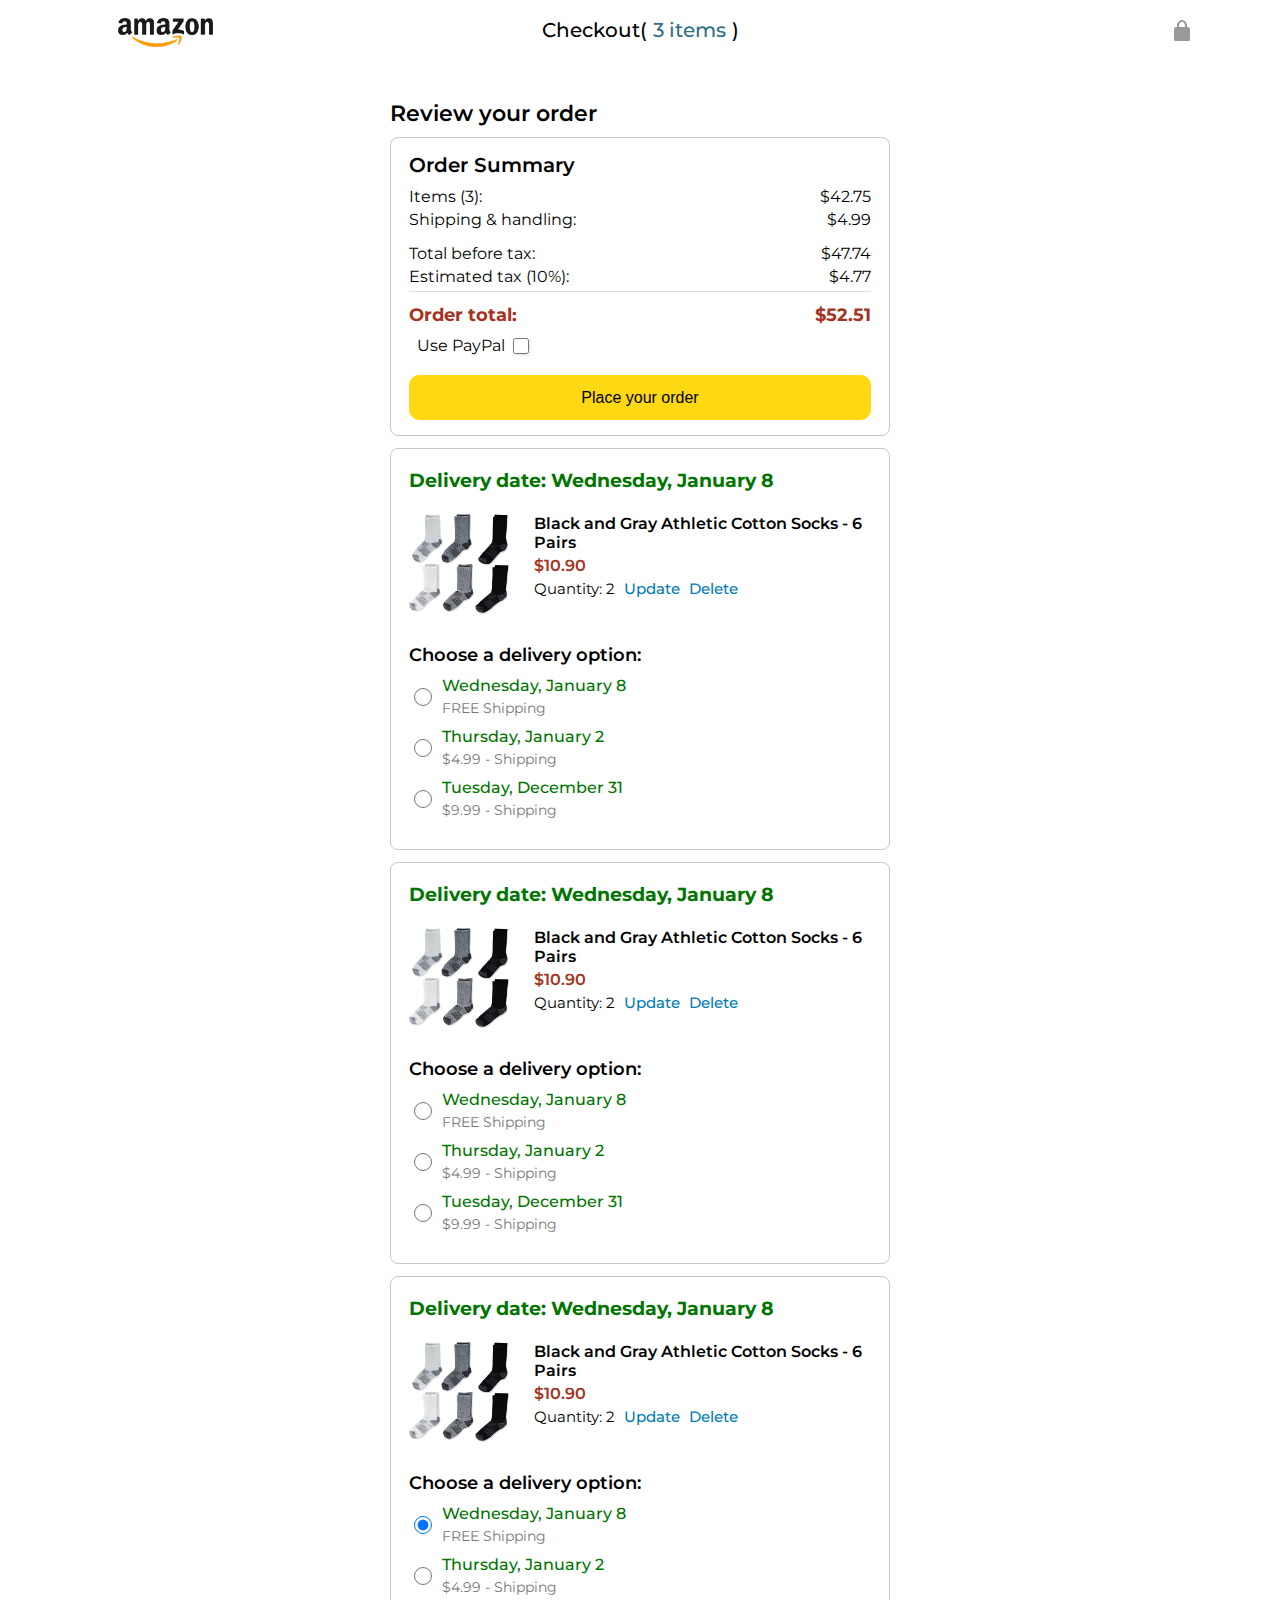
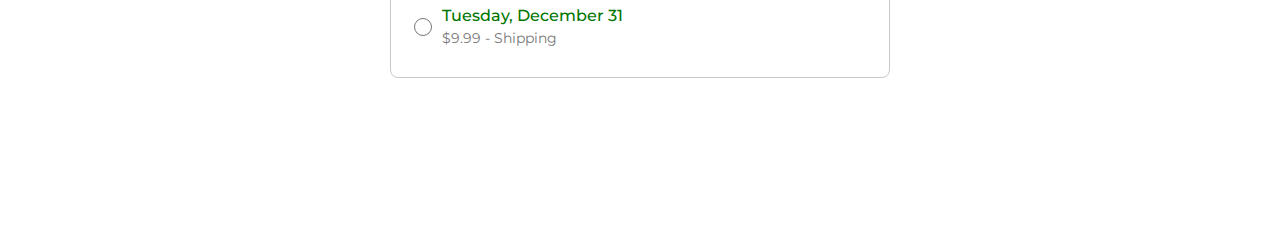
==== cart.html @ 705e4197 "made-cart" ====
<!DOCTYPE html>
<html lang="en">
  <head>
    <meta charset="UTF-8" />
    <meta name="viewport" content="width=device-width, initial-scale=1.0" />
    <title>Cart</title>
    <link rel="stylesheet" href="./style/cart/cart-header.css" />
    <link rel="stylesheet" href="./style/cart/cart.css" />
    <link rel="stylesheet" href="./style/cart/cart-item-container.css" />
  </head>
  <body>
    <header class="cart-header">
      <div class="amazon-header-left-section">
        <a href="index.html" class="header-link">
          <img class="amazon-logo" src="images/amazon-logo.png" />
          <img class="amazon-mobile-logo" src="images/amazon-mobile-logo.png" />
        </a>
      </div>

      <div class="amazon-header-middle-section">
        Checkout(<a href="index.html" class="header-link">3 items</a>)
      </div>

      <div class="amazon-header-right-section">
        <img src="./images/icons/checkout-lock-icon.png" alt="" />
      </div>
    </header>

    <main>
      <div class="page-title">Review your order</div>

      <div class="payment-summary">
        <div class="payment-summary-title">Order Summary</div>
        <div class="payment-summary-row">
          <div>Items (3):</div>
          <div class="payment-summary-money" data-testid="product-cost">
            $42.75
          </div>
        </div>
        <div class="payment-summary-row margin-bottom">
          <div>Shipping &amp; handling:</div>
          <div class="payment-summary-money" data-testid="shipping-cost">
            $4.99
          </div>
        </div>
        <div class="payment-summary-row subtotal-row">
          <div>Total before tax:</div>
          <div class="payment-summary-money" data-testid="sub-total">
            $47.74
          </div>
        </div>
        <div class="payment-summary-row summary">
          <div>Estimated tax (10%):</div>
          <div class="payment-summary-money" data-testid="tax-cost">$4.77</div>
        </div>
        <div class="border-bottom"></div>
        <div class="payment-summary-row total-row">
          <div>Order total:</div>
          <div class="payment-summary-money" data-testid="total-cost">
            $52.51
          </div>
        </div>

        
        <div class="paypal-toggle">
          Use PayPal
          <input type="checkbox" class="paypal-toggle" false />
        </div>
        <div class="payment-button">
          <button class="place-order-button">Place your order</button>
        </div>
      </div>

      <div class="cart-items-container">
        <div class="delivery-date">
          Delivery date:
          <span class="delivery-date-value">Wednesday, January 8</span>
        </div>
        <div class="cart-item-details-grid">
          <img
            src="images/products/athletic-cotton-socks-6-pairs.jpg"
            class="product-image" />
          <div class="cart-item-details">
            <div class="product-name">
              Black and Gray Athletic Cotton Socks - 6 Pairs
            </div>
            <div class="product-price">$10.90</div>
            <div class="container-quantity">
              Quantity:
              <span class="quantity-label">2</span>
              <input type="number" class="new-quantity-input" />
              <span class="update-quantity-link">Update</span>
              <span class="save-quantity">Save</span>
              <span class="delete-quantity">Delete</span>
            </div>
          </div>
          <div class="delivery-options">
            <div class="delivery-options-title">Choose a delivery option:</div>
            <div
              class="delivery-option">
              <input
                class="delivery-option-input"
                checked=""
                name="00f62f04-efb8-498a-bda4-20c7886841b5-delivery-option"
                type="radio"/>
              <div>
                <div class="delivery-option-date">Wednesday, January 8</div>
                <div class="delivery-option-price">FREE Shipping</div>
              </div>
            </div>
            <div
              class=" delivery-option"
              data-delivery-option-id="6e2dd65a-6665-4f24-bcdc-f2ecdbc6e156">
              <input
                class="delivery-option-input"
                name="00f62f04-efb8-498a-bda4-20c7886841b5-delivery-option"
                type="radio"/>

              <div>
                <div class="delivery-option-date">Thursday, January 2</div>
                <div class="delivery-option-price">$4.99 - Shipping</div>
              </div>
            </div>

            <div
              class="delivery-option"
              data-delivery-option-id="178aa766-de75-4686-8442-038c1a027003">
              <input
                class="delivery-option-input"
                name="00f62f04-efb8-498a-bda4-20c7886841b5-delivery-option"
                type="radio"/>

              <div>
                <div class="delivery-option-date">Tuesday, December 31</div>
                <div class="delivery-option-price">$9.99 - Shipping</div>
              </div>
            </div>
          </div>
        </div>
      </div>

      <div class="cart-items-container">
        <div class="delivery-date">
          Delivery date:
          <span class="delivery-date-value">Wednesday, January 8</span>
        </div>
        <div class="cart-item-details-grid">
          <img
            src="images/products/athletic-cotton-socks-6-pairs.jpg"
            class="product-image" />
          <div class="cart-item-details">
            <div class="product-name">
              Black and Gray Athletic Cotton Socks - 6 Pairs
            </div>
            <div class="product-price">$10.90</div>
            <div class="container-quantity">
              Quantity:
              <span class="quantity-label">2</span>
              <input type="number" class="new-quantity-input" />
              <span class="update-quantity-link">Update</span>
              <span class="save-quantity">Save</span>
              <span class="delete-quantity">Delete</span>
            </div>
          </div>
          <div class="delivery-options">
            <div class="delivery-options-title">Choose a delivery option:</div>
            <div
              class="delivery-option">
              <input
                class="delivery-option-input"
                checked=""
                name="00f62f04-efb8-498a-bda4-20c7886841b5-delivery-option"
                type="radio"/>
              <div>
                <div class="delivery-option-date">Wednesday, January 8</div>
                <div class="delivery-option-price">FREE Shipping</div>
              </div>
            </div>
            <div
              class=" delivery-option"
              data-delivery-option-id="6e2dd65a-6665-4f24-bcdc-f2ecdbc6e156">
              <input
                class="delivery-option-input"
                name="00f62f04-efb8-498a-bda4-20c7886841b5-delivery-option"
                type="radio"/>

              <div>
                <div class="delivery-option-date">Thursday, January 2</div>
                <div class="delivery-option-price">$4.99 - Shipping</div>
              </div>
            </div>

            <div
              class="delivery-option"
              data-delivery-option-id="178aa766-de75-4686-8442-038c1a027003">
              <input
                class="delivery-option-input"
                name="00f62f04-efb8-498a-bda4-20c7886841b5-delivery-option"
                type="radio"/>

              <div>
                <div class="delivery-option-date">Tuesday, December 31</div>
                <div class="delivery-option-price">$9.99 - Shipping</div>
              </div>
            </div>
          </div>
        </div>
      </div>

      <div class="cart-items-container">
        <div class="delivery-date">
          Delivery date:
          <span class="delivery-date-value">Wednesday, January 8</span>
        </div>
        <div class="cart-item-details-grid">
          <img
            src="images/products/athletic-cotton-socks-6-pairs.jpg"
            class="product-image" />
          <div class="cart-item-details">
            <div class="product-name">
              Black and Gray Athletic Cotton Socks - 6 Pairs
            </div>
            <div class="product-price">$10.90</div>
            <div class="container-quantity">
              Quantity:
              <span class="quantity-label">2</span>
              <input type="number" class="new-quantity-input" />
              <span class="update-quantity-link">Update</span>
              <span class="save-quantity">Save</span>
              <span class="delete-quantity">Delete</span>
            </div>
          </div>
          <div class="delivery-options">
            <div class="delivery-options-title">Choose a delivery option:</div>
            <div
              class="delivery-option">
              <input
                class="delivery-option-input"
                checked=""
                name="00f62f04-efb8-498a-bda4-20c7886841b5-delivery-option"
                type="radio"/>
              <div>
                <div class="delivery-option-date">Wednesday, January 8</div>
                <div class="delivery-option-price">FREE Shipping</div>
              </div>
            </div>
            <div
              class=" delivery-option"
              data-delivery-option-id="6e2dd65a-6665-4f24-bcdc-f2ecdbc6e156">
              <input
                class="delivery-option-input"
                name="00f62f04-efb8-498a-bda4-20c7886841b5-delivery-option"
                type="radio"/>

              <div>
                <div class="delivery-option-date">Thursday, January 2</div>
                <div class="delivery-option-price">$4.99 - Shipping</div>
              </div>
            </div>

            <div
              class="delivery-option"
              data-delivery-option-id="178aa766-de75-4686-8442-038c1a027003">
              <input
                class="delivery-option-input"
                name="00f62f04-efb8-498a-bda4-20c7886841b5-delivery-option"
                type="radio"/>

              <div>
                <div class="delivery-option-date">Tuesday, December 31</div>
                <div class="delivery-option-price">$9.99 - Shipping</div>
              </div>
            </div>
          </div>
        </div>
      </div>
    </main>
  </body>
</html>
---- style/cart/cart-header.css ----
@import url('https://fonts.googleapis.com/css2?family=Montserrat:ital,wght@0,100..900;1,100..900&family=Roboto:ital,wght@0,100;0,300;0,400;0,500;0,700;0,900;1,100;1,300;1,400;1,500;1,700;1,900&display=swap');
*{
  margin: 0;
  padding: 0;
  box-sizing: border-box;
}
body{
  width: 100%;
  min-height: 100vh;
  font-family: "Montserrat", serif;
  font-optical-sizing: auto;
  font-weight: 500;
  font-style: normal;
}
.cart-header {
  height: 60px;
  padding-left: 15px;
  padding-right: 15px;
  background: #fff;

  display: flex;
  justify-content: center;
  align-items: center;

  position: fixed;
  top: 0;
  left: 0;
  right: 0;
}
.amazon-header-left-section {
  width: 150px;
  display: flex;
  justify-content: center;
  align-items: center;
}
.header-link {
  display: flex;
  justify-content: center;
  align-items: center;
  cursor: pointer;
  padding: 6px;
  text-decoration: none;
}
.amazon-logo {
  width: 95px;
  margin-top: 5px;
}

.amazon-mobile-logo {
  width: 35px;
  margin-top: 5px;
  display: none;
}
.amazon-header-middle-section{
  flex: 1;
  flex-shrink: 0;
  max-width: 800px;
  font-size: 20px;
  display: flex;
  justify-content: center;
  align-items: center;
}
.header-link{
  text-decoration: none;
  color: rgb(48, 111, 131);
}
.amazon-header-right-section{
  width: 150px;
  display: flex;
  justify-content: right;
  align-items: center;
}
main {
  width: 100%;
  min-height: calc(100vh - 60px);
  margin-top: 100px;
  display: grid;
  justify-content: center;
  align-items: center;
  font-size: 20px;
  margin-bottom: 150px;
}
.page-title{
  font-weight: 600;
  font-size: 22px;
  margin-bottom: 10px;
}
.payment-summary {
  width: 500px;
  border: 1px solid #c9c8c8;
  padding: 15px 18px;
  border-radius: 8px;
  margin-bottom: 12px;
}
.payment-summary-title{
  font-size: 20px;
  font-weight: 600;
  margin-bottom: 10px;
}
.payment-summary-row{
  display: flex;
  justify-content: space-between;
  margin-bottom: 4px;
  font-weight: 400;
  font-size: 16px;
}
.margin-bottom{
  margin-bottom: 15px;
}
.summary{
  margin-bottom: 5px;
}
.border-bottom{
  border-bottom: 1px solid #bfb9b97f;
  margin-bottom: 12px;
}
.total-row{
  font-weight: 700;
  font-size: 18px;
  color: rgb(163, 52, 33);
  margin-bottom: 10px;
}
.paypal-toggle{
  font-weight: normal;
  font-size: 16px;
  display: flex;
  align-items: center;
  margin-left: 8px;
}
input[type="checkbox"] {
  width: 16px; 
  height: 16px; 
  cursor: pointer;
  border: none;
  outline: none;
  box-shadow: 1px 1px 2px #8d8a8a45;
}
.payment-button{
  width: 100%;
  height: 45px;
  display: flex;
  justify-content: center;
  align-items: center;
  margin-top: 20px;
}
.place-order-button{
  background: #ffd814;
  border: 1px solid #ffd814;
  padding: 12px 6px;
  border-radius: 10px;
  width: 100%;
  height: 45px;
  font-size: 16px;
  font-weight: 400;
  cursor: pointer;
}
---- style/cart/cart-item-container.css ----
.cart-items-container{
  width: 500px;
  border: 1px solid #c9c8c8;
  padding: 15px 18px;
  border-radius: 8px;
  margin-bottom: 12px;
}
.delivery-date{
  font-size: 20px;
  font-weight: 600;
  margin-bottom: 10px;
}
.cart-item-details-grid{
  display: grid;
  grid-template-columns: 100px 1fr ;
  column-gap: 25px;
  row-gap: 30px;
  justify-content: center;
  font-size: 16px;
  margin-bottom: 10px;
}
.product-image{
  width: 100px;
  height: 100px;
}
.product-name{
  font-size: 16px;
  font-weight: 600;
  margin-bottom: 4px;
}
.product-price{
  font-size: 16px;
  font-weight: 600;
  color: rgb(163, 52, 33);
  margin-bottom: 4px;
}
.container-quantity{
  font-size: 15px;
  font-weight: normal;
}
input[type="number"]{
  width: 55px;
  height: 25px;
  padding: 5px;
  font-size: 1.2rem;
  font-weight: 500;
  display: none;
}
.update-quantity-link, .save-quantity, .delete-quantity{
  font-size: 15px;
  font-weight: 500;
  margin-left: 5px;
  cursor: pointer;
  color: #017cb6;
}
.save-quantity{
  display: none;
}
.update-quantity-link:hover,
 .save-quantity:hover,
  .delete-quantity:hover{
    color:  rgb(196, 80, 0);
}
.delivery-date {
  color: rgb(0, 118, 0);
  font-weight: 700;
  font-size: 19px;
  margin-top: 5px;
  margin-bottom: 22px;
}
.delivery-options{
  grid-column: 1 / span 2;
  width: 100%;
  display: flex;
  flex-direction: column;
}
.delivery-options-title{
  font-size: 18px;
  font-weight: 600;
  margin-bottom: 5px;
}
.delivery-option{
  display: flex;
  justify-content: flex-start;
  align-items: center;
  column-gap: 5px;
  padding: 5px;
}
.delivery-option-date{
  font-weight: 500;
  color: rgb(0, 118, 0);
}
.delivery-option-price{
  font-weight: 400;
  color: #787878;
  font-size: 14px;
  margin-top: 4px;
}
input[type="radio"]{
  height: 18px;
  width: 18px;
  margin-right: 5px;
  cursor: pointer;
}
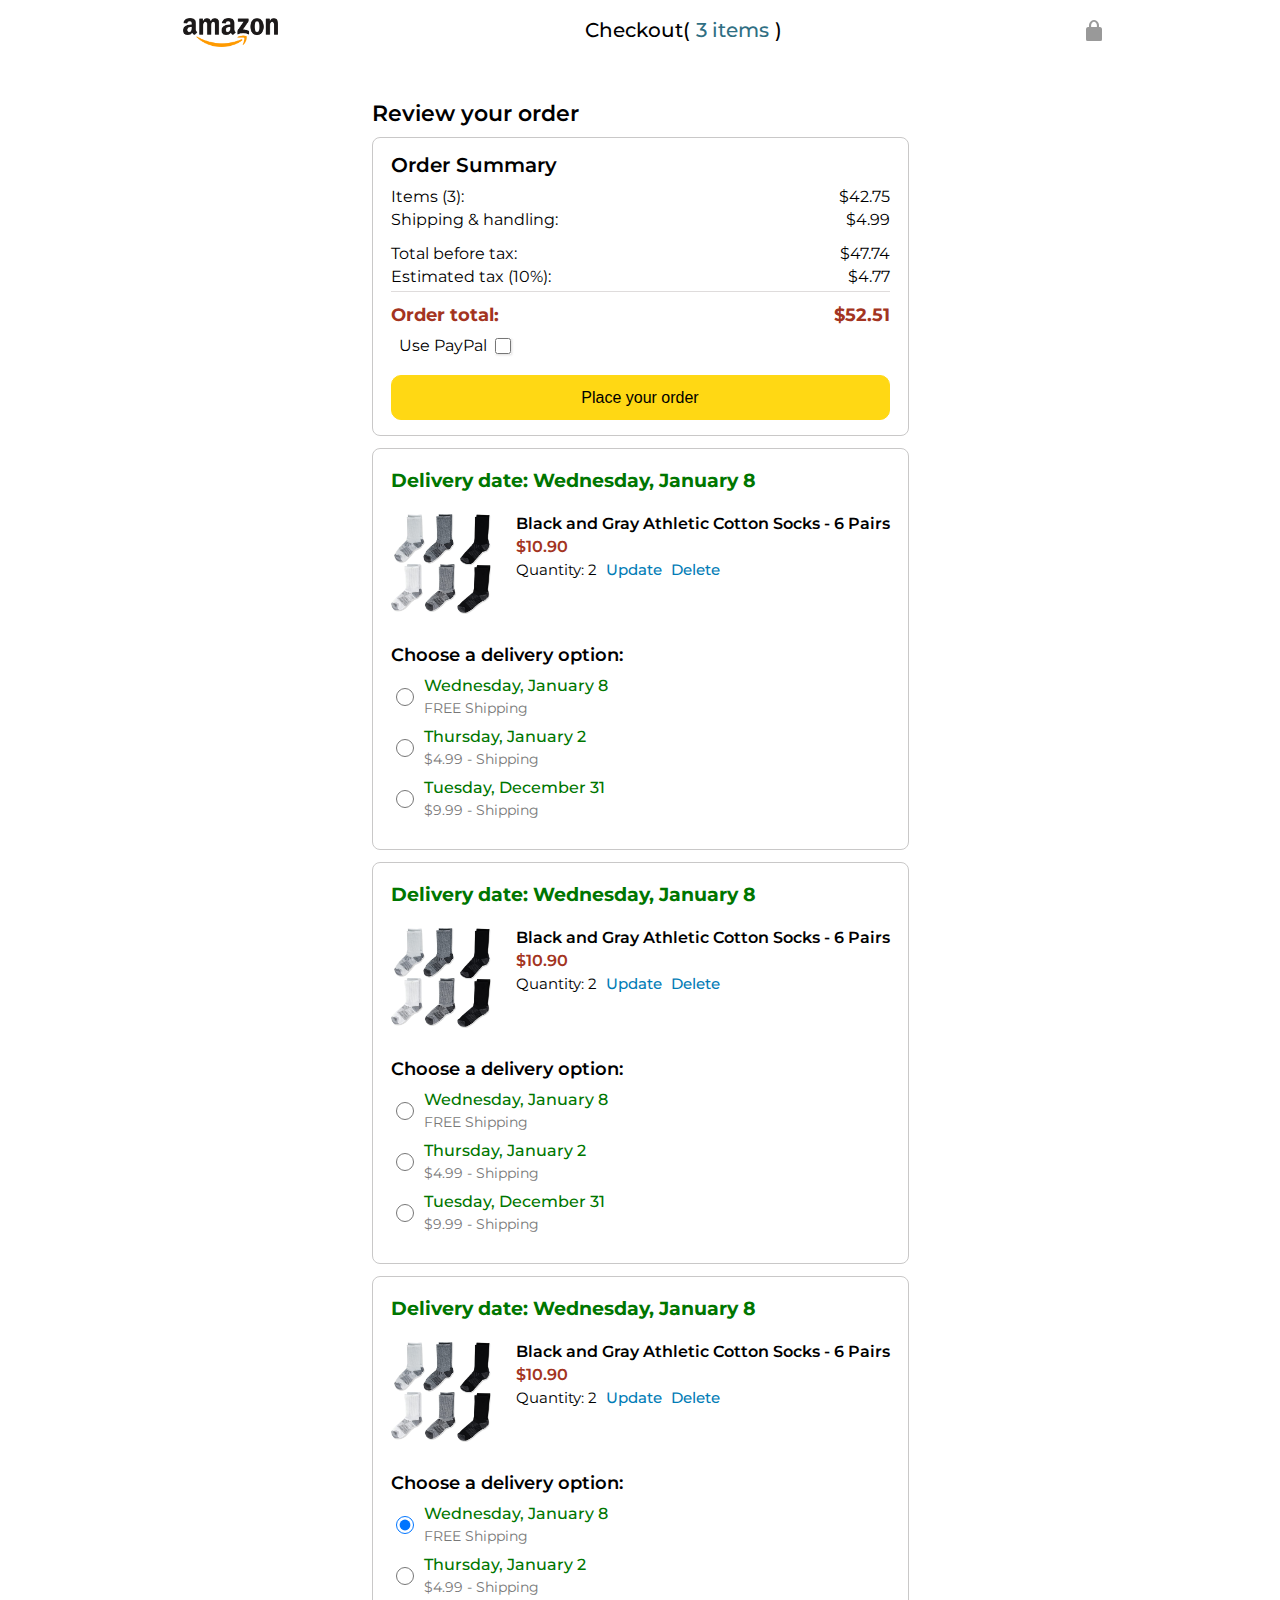
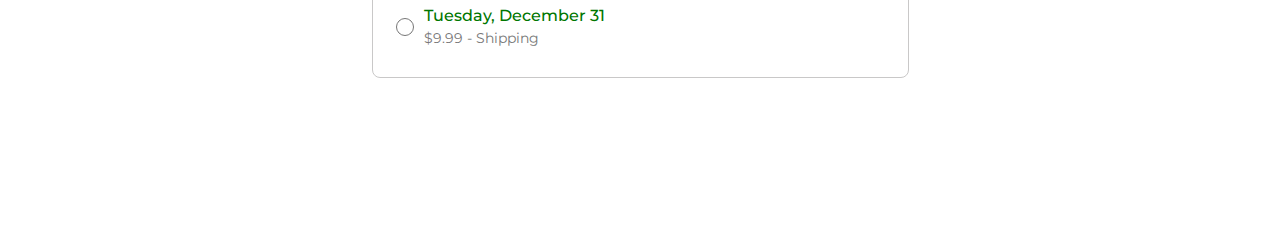
==== commit b903d0a0: "minor changes" ====
--- a/cart.html
+++ b/cart.html
@@ -18,7 +18,9 @@
       </div>
 
       <div class="amazon-header-middle-section">
-        Checkout(<a href="index.html" class="header-link">3 items</a>)
+        Checkout(
+          <a href="index.html" class="header-link">3 items</a>
+          )
       </div>
 
       <div class="amazon-header-right-section">
--- a/style/cart/cart-header.css
+++ b/style/cart/cart-header.css
@@ -10,6 +10,7 @@
   font-family: "Montserrat", serif;
   font-optical-sizing: auto;
   font-weight: 500;
+  overflow: hidden;
   font-style: normal;
 }
 .cart-header {
@@ -21,6 +22,7 @@
   display: flex;
   justify-content: center;
   align-items: center;
+  flex-shrink: 1;
 
   position: fixed;
   top: 0;
@@ -28,7 +30,8 @@
   right: 0;
 }
 .amazon-header-left-section {
-  width: 150px;
+  max-width: 150px;
+  min-width: 40px;
   display: flex;
   justify-content: center;
   align-items: center;
@@ -55,6 +58,7 @@
   flex: 1;
   flex-shrink: 0;
   max-width: 800px;
+  min-width: 200px;
   font-size: 20px;
   display: flex;
   justify-content: center;
@@ -65,10 +69,21 @@
   color: rgb(48, 111, 131);
 }
 .amazon-header-right-section{
-  width: 150px;
+  max-width: 150px;
+  min-width: 20px;
   display: flex;
-  justify-content: right;
+  justify-content: center;
   align-items: center;
+}
+@media screen and (max-width: 600px){
+  .amazon-mobile-logo{
+    display: flex;
+    align-items: center;
+    justify-content: center;
+  }
+  .amazon-logo{
+    display: none;
+  }
 }
 main {
   width: 100%;
@@ -79,6 +94,7 @@
   align-items: center;
   font-size: 20px;
   margin-bottom: 150px;
+  padding: 0 12px 0 12px;
 }
 .page-title{
   font-weight: 600;
@@ -86,7 +102,8 @@
   margin-bottom: 10px;
 }
 .payment-summary {
-  width: 500px;
+  max-width: 550px;
+  min-width: 300px;
   border: 1px solid #c9c8c8;
   padding: 15px 18px;
   border-radius: 8px;
--- a/style/cart/cart-item-container.css
+++ b/style/cart/cart-item-container.css
@@ -1,5 +1,4 @@
 .cart-items-container{
-  width: 500px;
   border: 1px solid #c9c8c8;
   padding: 15px 18px;
   border-radius: 8px;
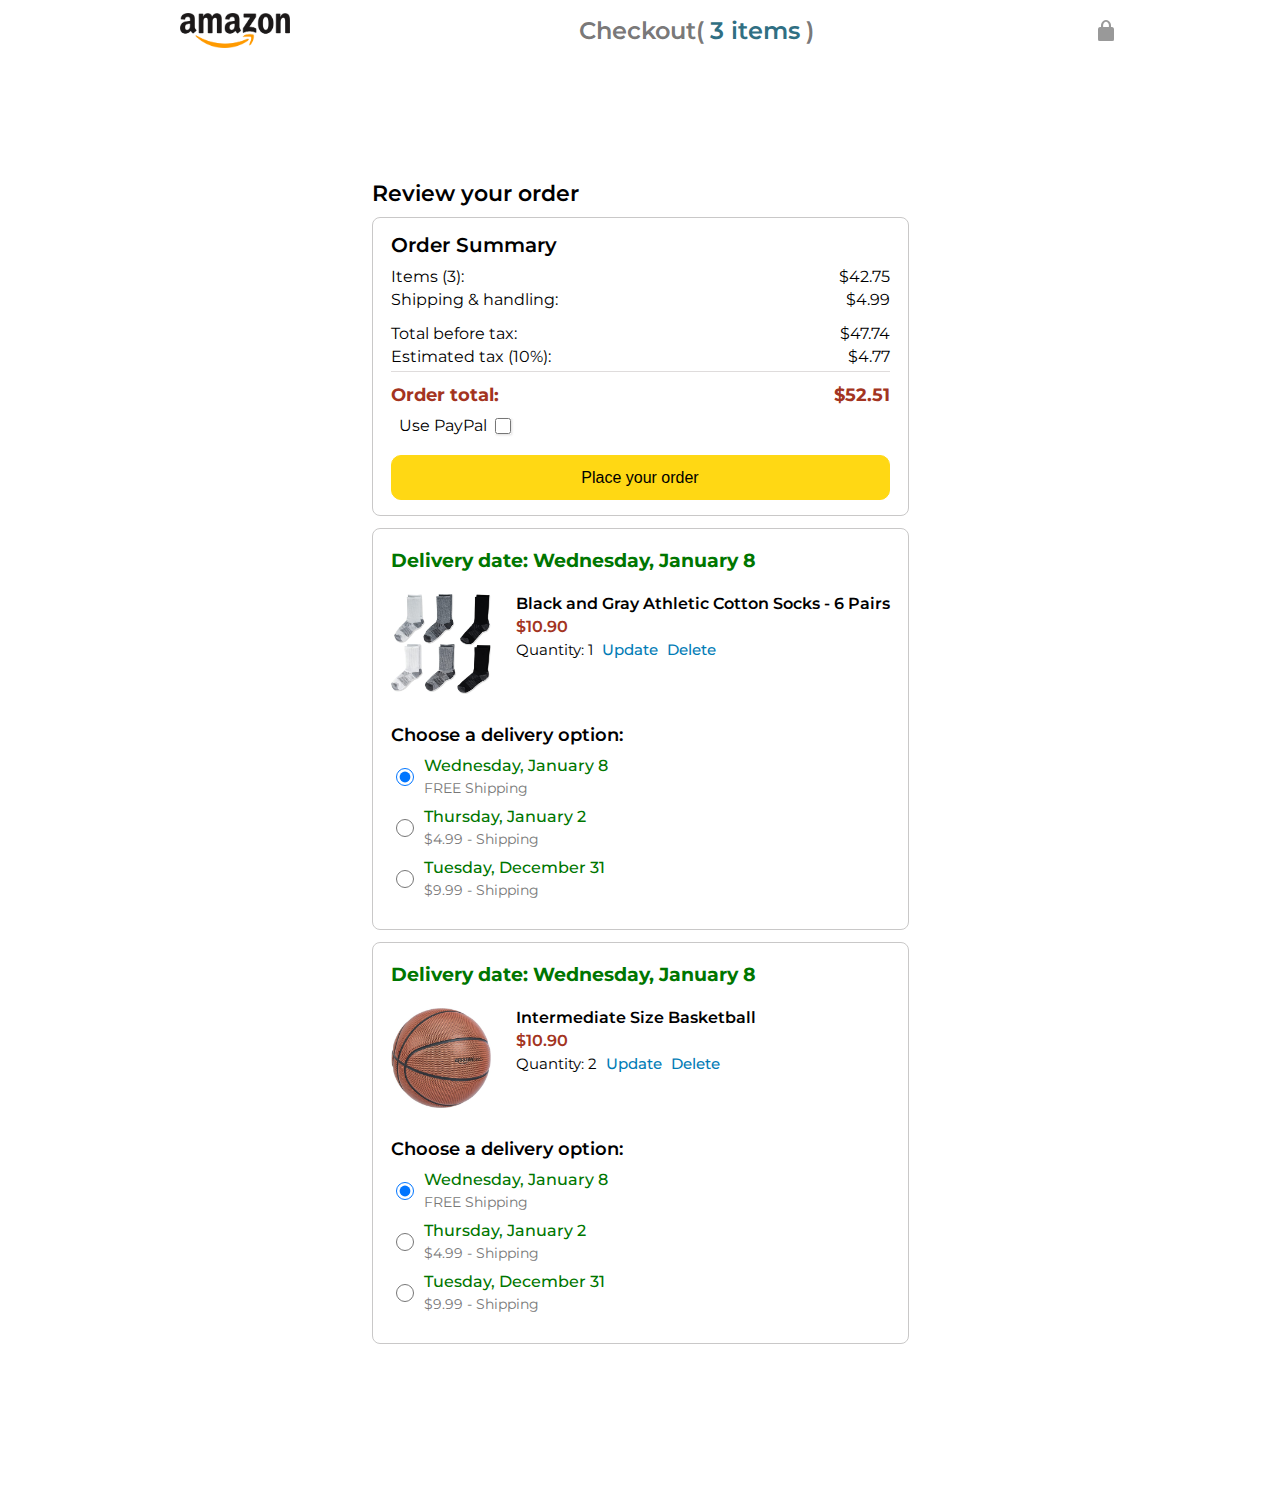
==== commit 33fde58a: "written checkout javascript" ====
--- a/cart.html
+++ b/cart.html
@@ -5,7 +5,6 @@
     <meta name="viewport" content="width=device-width, initial-scale=1.0" />
     <title>Cart</title>
     <link rel="stylesheet" href="./style/cart/cart-header.css" />
-    <link rel="stylesheet" href="./style/cart/cart.css" />
     <link rel="stylesheet" href="./style/cart/cart-item-container.css" />
   </head>
   <body>
@@ -31,251 +30,55 @@
     <main>
       <div class="page-title">Review your order</div>
 
-      <div class="payment-summary">
-        <div class="payment-summary-title">Order Summary</div>
-        <div class="payment-summary-row">
-          <div>Items (3):</div>
-          <div class="payment-summary-money" data-testid="product-cost">
-            $42.75
-          </div>
-        </div>
-        <div class="payment-summary-row margin-bottom">
-          <div>Shipping &amp; handling:</div>
-          <div class="payment-summary-money" data-testid="shipping-cost">
-            $4.99
-          </div>
-        </div>
-        <div class="payment-summary-row subtotal-row">
-          <div>Total before tax:</div>
-          <div class="payment-summary-money" data-testid="sub-total">
-            $47.74
-          </div>
-        </div>
-        <div class="payment-summary-row summary">
-          <div>Estimated tax (10%):</div>
-          <div class="payment-summary-money" data-testid="tax-cost">$4.77</div>
-        </div>
-        <div class="border-bottom"></div>
-        <div class="payment-summary-row total-row">
-          <div>Order total:</div>
-          <div class="payment-summary-money" data-testid="total-cost">
-            $52.51
-          </div>
-        </div>
-
-        
-        <div class="paypal-toggle">
-          Use PayPal
-          <input type="checkbox" class="paypal-toggle" false />
-        </div>
-        <div class="payment-button">
-          <button class="place-order-button">Place your order</button>
-        </div>
-      </div>
-
-      <div class="cart-items-container">
-        <div class="delivery-date">
-          Delivery date:
-          <span class="delivery-date-value">Wednesday, January 8</span>
-        </div>
-        <div class="cart-item-details-grid">
-          <img
-            src="images/products/athletic-cotton-socks-6-pairs.jpg"
-            class="product-image" />
-          <div class="cart-item-details">
-            <div class="product-name">
-              Black and Gray Athletic Cotton Socks - 6 Pairs
-            </div>
-            <div class="product-price">$10.90</div>
-            <div class="container-quantity">
-              Quantity:
-              <span class="quantity-label">2</span>
-              <input type="number" class="new-quantity-input" />
-              <span class="update-quantity-link">Update</span>
-              <span class="save-quantity">Save</span>
-              <span class="delete-quantity">Delete</span>
+      <div class="payment-summary-container">
+        <div class="payment-summary">
+          <div class="payment-summary-title">Order Summary</div>
+          <div class="payment-summary-row">
+            <div>Items (3):</div>
+            <div class="payment-summary-money" data-testid="product-cost">
+              $42.75
             </div>
           </div>
-          <div class="delivery-options">
-            <div class="delivery-options-title">Choose a delivery option:</div>
-            <div
-              class="delivery-option">
-              <input
-                class="delivery-option-input"
-                checked=""
-                name="00f62f04-efb8-498a-bda4-20c7886841b5-delivery-option"
-                type="radio"/>
-              <div>
-                <div class="delivery-option-date">Wednesday, January 8</div>
-                <div class="delivery-option-price">FREE Shipping</div>
-              </div>
+          <div class="payment-summary-row margin-bottom">
+            <div>Shipping &amp; handling:</div>
+            <div class="payment-summary-money" data-testid="shipping-cost">
+              $4.99
             </div>
-            <div
-              class=" delivery-option"
-              data-delivery-option-id="6e2dd65a-6665-4f24-bcdc-f2ecdbc6e156">
-              <input
-                class="delivery-option-input"
-                name="00f62f04-efb8-498a-bda4-20c7886841b5-delivery-option"
-                type="radio"/>
-
-              <div>
-                <div class="delivery-option-date">Thursday, January 2</div>
-                <div class="delivery-option-price">$4.99 - Shipping</div>
-              </div>
+          </div>
+          <div class="payment-summary-row subtotal-row">
+            <div>Total before tax:</div>
+            <div class="payment-summary-money" data-testid="sub-total">
+              $47.74
             </div>
-
-            <div
-              class="delivery-option"
-              data-delivery-option-id="178aa766-de75-4686-8442-038c1a027003">
-              <input
-                class="delivery-option-input"
-                name="00f62f04-efb8-498a-bda4-20c7886841b5-delivery-option"
-                type="radio"/>
-
-              <div>
-                <div class="delivery-option-date">Tuesday, December 31</div>
-                <div class="delivery-option-price">$9.99 - Shipping</div>
-              </div>
+          </div>
+          <div class="payment-summary-row summary">
+            <div>Estimated tax (10%):</div>
+            <div class="payment-summary-money" data-testid="tax-cost">$4.77</div>
+          </div>
+          <div class="border-bottom"></div>
+          <div class="payment-summary-row total-row">
+            <div>Order total:</div>
+            <div class="payment-summary-money" data-testid="total-cost">
+              $52.51
             </div>
+          </div>
+  
+          
+          <div class="paypal-toggle">
+            Use PayPal
+            <input type="checkbox" class="paypal-toggle" false />
+          </div>
+          <div class="payment-button">
+            <button class="place-order-button">Place your order</button>
           </div>
         </div>
       </div>
 
-      <div class="cart-items-container">
-        <div class="delivery-date">
-          Delivery date:
-          <span class="delivery-date-value">Wednesday, January 8</span>
-        </div>
-        <div class="cart-item-details-grid">
-          <img
-            src="images/products/athletic-cotton-socks-6-pairs.jpg"
-            class="product-image" />
-          <div class="cart-item-details">
-            <div class="product-name">
-              Black and Gray Athletic Cotton Socks - 6 Pairs
-            </div>
-            <div class="product-price">$10.90</div>
-            <div class="container-quantity">
-              Quantity:
-              <span class="quantity-label">2</span>
-              <input type="number" class="new-quantity-input" />
-              <span class="update-quantity-link">Update</span>
-              <span class="save-quantity">Save</span>
-              <span class="delete-quantity">Delete</span>
-            </div>
-          </div>
-          <div class="delivery-options">
-            <div class="delivery-options-title">Choose a delivery option:</div>
-            <div
-              class="delivery-option">
-              <input
-                class="delivery-option-input"
-                checked=""
-                name="00f62f04-efb8-498a-bda4-20c7886841b5-delivery-option"
-                type="radio"/>
-              <div>
-                <div class="delivery-option-date">Wednesday, January 8</div>
-                <div class="delivery-option-price">FREE Shipping</div>
-              </div>
-            </div>
-            <div
-              class=" delivery-option"
-              data-delivery-option-id="6e2dd65a-6665-4f24-bcdc-f2ecdbc6e156">
-              <input
-                class="delivery-option-input"
-                name="00f62f04-efb8-498a-bda4-20c7886841b5-delivery-option"
-                type="radio"/>
+      <div class="cart-item-container1">
 
-              <div>
-                <div class="delivery-option-date">Thursday, January 2</div>
-                <div class="delivery-option-price">$4.99 - Shipping</div>
-              </div>
-            </div>
-
-            <div
-              class="delivery-option"
-              data-delivery-option-id="178aa766-de75-4686-8442-038c1a027003">
-              <input
-                class="delivery-option-input"
-                name="00f62f04-efb8-498a-bda4-20c7886841b5-delivery-option"
-                type="radio"/>
-
-              <div>
-                <div class="delivery-option-date">Tuesday, December 31</div>
-                <div class="delivery-option-price">$9.99 - Shipping</div>
-              </div>
-            </div>
-          </div>
-        </div>
-      </div>
-
-      <div class="cart-items-container">
-        <div class="delivery-date">
-          Delivery date:
-          <span class="delivery-date-value">Wednesday, January 8</span>
-        </div>
-        <div class="cart-item-details-grid">
-          <img
-            src="images/products/athletic-cotton-socks-6-pairs.jpg"
-            class="product-image" />
-          <div class="cart-item-details">
-            <div class="product-name">
-              Black and Gray Athletic Cotton Socks - 6 Pairs
-            </div>
-            <div class="product-price">$10.90</div>
-            <div class="container-quantity">
-              Quantity:
-              <span class="quantity-label">2</span>
-              <input type="number" class="new-quantity-input" />
-              <span class="update-quantity-link">Update</span>
-              <span class="save-quantity">Save</span>
-              <span class="delete-quantity">Delete</span>
-            </div>
-          </div>
-          <div class="delivery-options">
-            <div class="delivery-options-title">Choose a delivery option:</div>
-            <div
-              class="delivery-option">
-              <input
-                class="delivery-option-input"
-                checked=""
-                name="00f62f04-efb8-498a-bda4-20c7886841b5-delivery-option"
-                type="radio"/>
-              <div>
-                <div class="delivery-option-date">Wednesday, January 8</div>
-                <div class="delivery-option-price">FREE Shipping</div>
-              </div>
-            </div>
-            <div
-              class=" delivery-option"
-              data-delivery-option-id="6e2dd65a-6665-4f24-bcdc-f2ecdbc6e156">
-              <input
-                class="delivery-option-input"
-                name="00f62f04-efb8-498a-bda4-20c7886841b5-delivery-option"
-                type="radio"/>
-
-              <div>
-                <div class="delivery-option-date">Thursday, January 2</div>
-                <div class="delivery-option-price">$4.99 - Shipping</div>
-              </div>
-            </div>
-
-            <div
-              class="delivery-option"
-              data-delivery-option-id="178aa766-de75-4686-8442-038c1a027003">
-              <input
-                class="delivery-option-input"
-                name="00f62f04-efb8-498a-bda4-20c7886841b5-delivery-option"
-                type="radio"/>
-
-              <div>
-                <div class="delivery-option-date">Tuesday, December 31</div>
-                <div class="delivery-option-price">$9.99 - Shipping</div>
-              </div>
-            </div>
-          </div>
-        </div>
       </div>
     </main>
+
+    <script type="module" src="./script/cart/cart.js"></script>
   </body>
 </html>
--- a/style/cart/cart-header.css
+++ b/style/cart/cart-header.css
@@ -10,13 +10,12 @@
   font-family: "Montserrat", serif;
   font-optical-sizing: auto;
   font-weight: 500;
-  overflow: hidden;
   font-style: normal;
 }
 .cart-header {
   height: 60px;
-  padding-left: 15px;
-  padding-right: 15px;
+  padding-left: 30px;
+  padding-right: 20px;
   background: #fff;
 
   display: flex;
@@ -45,12 +44,13 @@
   text-decoration: none;
 }
 .amazon-logo {
-  width: 95px;
-  margin-top: 5px;
+  width: 110px;
+  height: 35px;
 }
 
 .amazon-mobile-logo {
   width: 35px;
+  height: 35px;
   margin-top: 5px;
   display: none;
 }
@@ -59,7 +59,9 @@
   flex-shrink: 0;
   max-width: 800px;
   min-width: 200px;
-  font-size: 20px;
+  font-size: 24px;
+  font-weight: 600;
+  color: rgba(104, 102, 102, 0.902);
   display: flex;
   justify-content: center;
   align-items: center;
@@ -80,15 +82,21 @@
     display: flex;
     align-items: center;
     justify-content: center;
+    width: 30px;
+    height: 30px;
   }
   .amazon-logo{
     display: none;
+  }
+  .amazon-header-middle-section{
+    font-size: 20px;
+    font-weight: 500;
   }
 }
 main {
   width: 100%;
   min-height: calc(100vh - 60px);
-  margin-top: 100px;
+  margin-top: 180px;
   display: grid;
   justify-content: center;
   align-items: center;
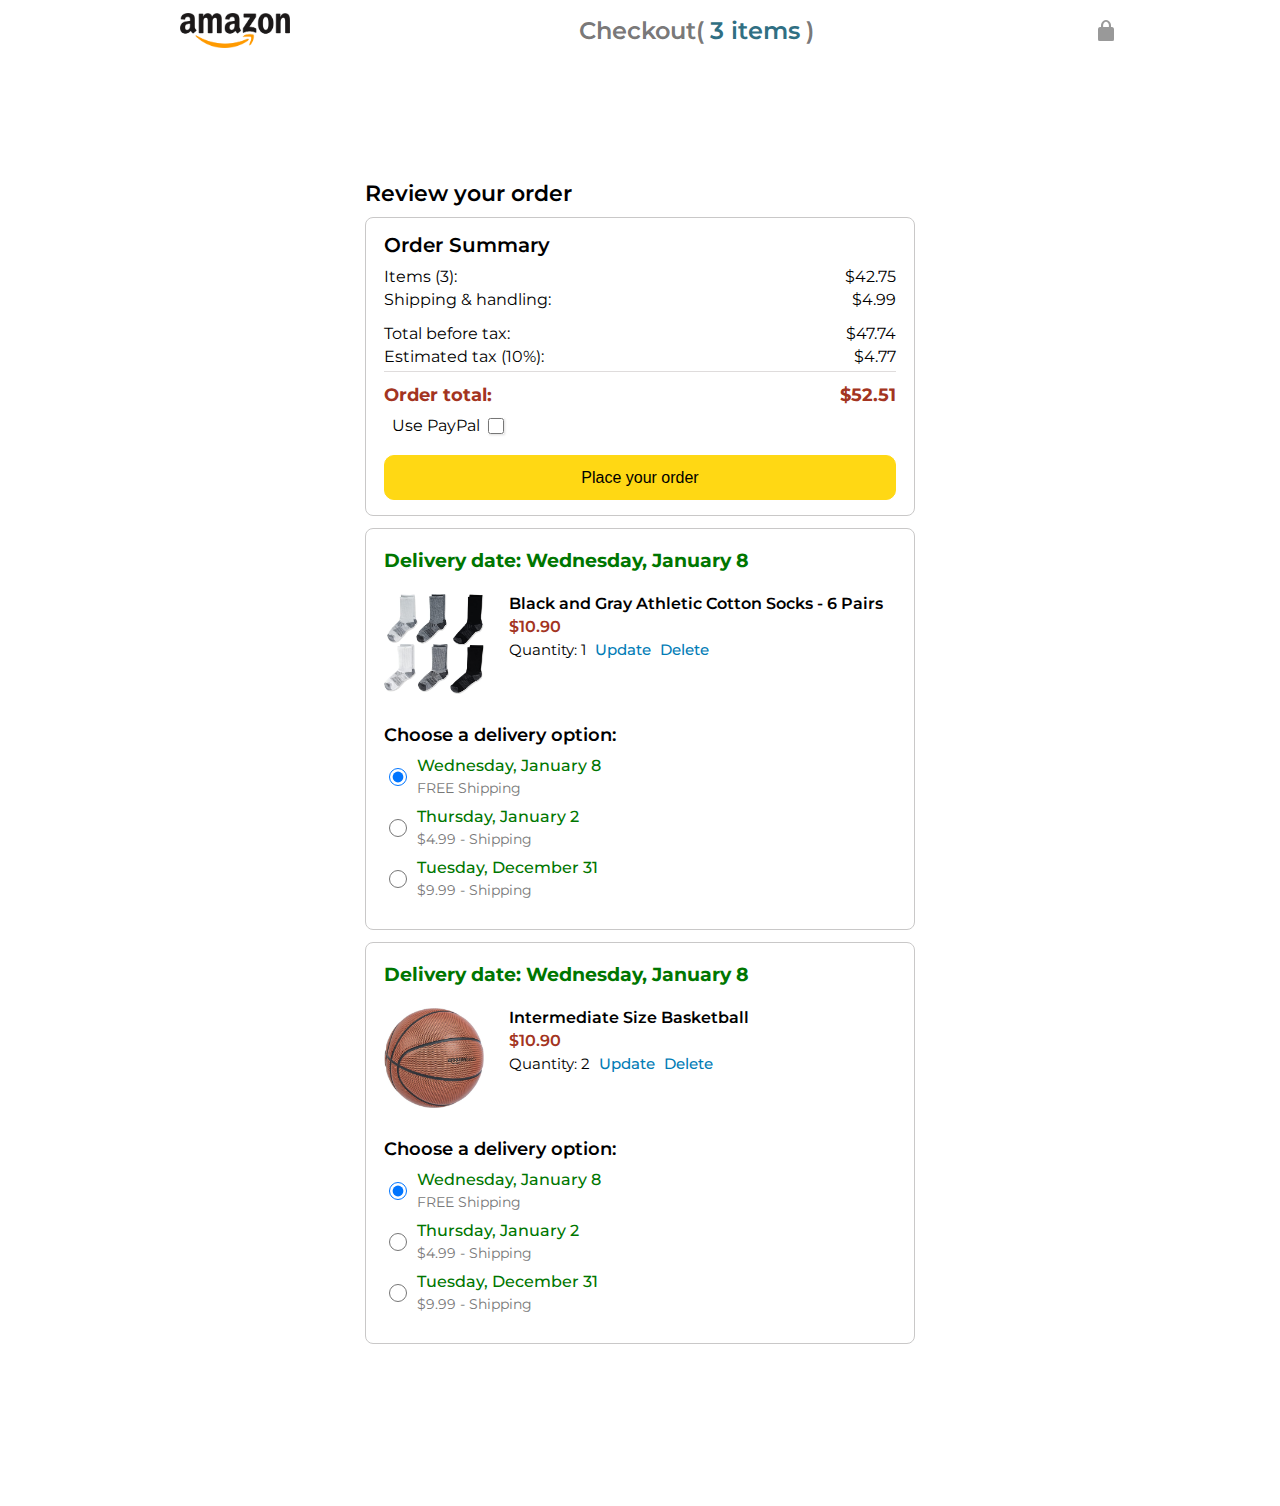
==== commit df615189: "error with the files" ====
--- a/cart.html
+++ b/cart.html
@@ -18,8 +18,8 @@
 
       <div class="amazon-header-middle-section">
         Checkout(
-          <a href="index.html" class="header-link">3 items</a>
-          )
+        <a href="index.html" class="header-link">3 items</a>
+        )
       </div>
 
       <div class="amazon-header-right-section">
@@ -53,7 +53,9 @@
           </div>
           <div class="payment-summary-row summary">
             <div>Estimated tax (10%):</div>
-            <div class="payment-summary-money" data-testid="tax-cost">$4.77</div>
+            <div class="payment-summary-money" data-testid="tax-cost">
+              $4.77
+            </div>
           </div>
           <div class="border-bottom"></div>
           <div class="payment-summary-row total-row">
@@ -62,8 +64,7 @@
               $52.51
             </div>
           </div>
-  
-          
+
           <div class="paypal-toggle">
             Use PayPal
             <input type="checkbox" class="paypal-toggle" false />
@@ -74,9 +75,7 @@
         </div>
       </div>
 
-      <div class="cart-item-container1">
-
-      </div>
+      <div class="cart-item-container1"></div>
     </main>
 
     <script type="module" src="./script/cart/cart.js"></script>
--- a/style/cart/cart-header.css
+++ b/style/cart/cart-header.css
@@ -104,7 +104,13 @@
   margin-bottom: 150px;
   padding: 0 12px 0 12px;
 }
+.payment-summary-container{
+  max-width: 550px;
+  min-width: 550px;
+}
 .page-title{
+  max-width: 550px;
+  min-width: 300px;
   font-weight: 600;
   font-size: 22px;
   margin-bottom: 10px;
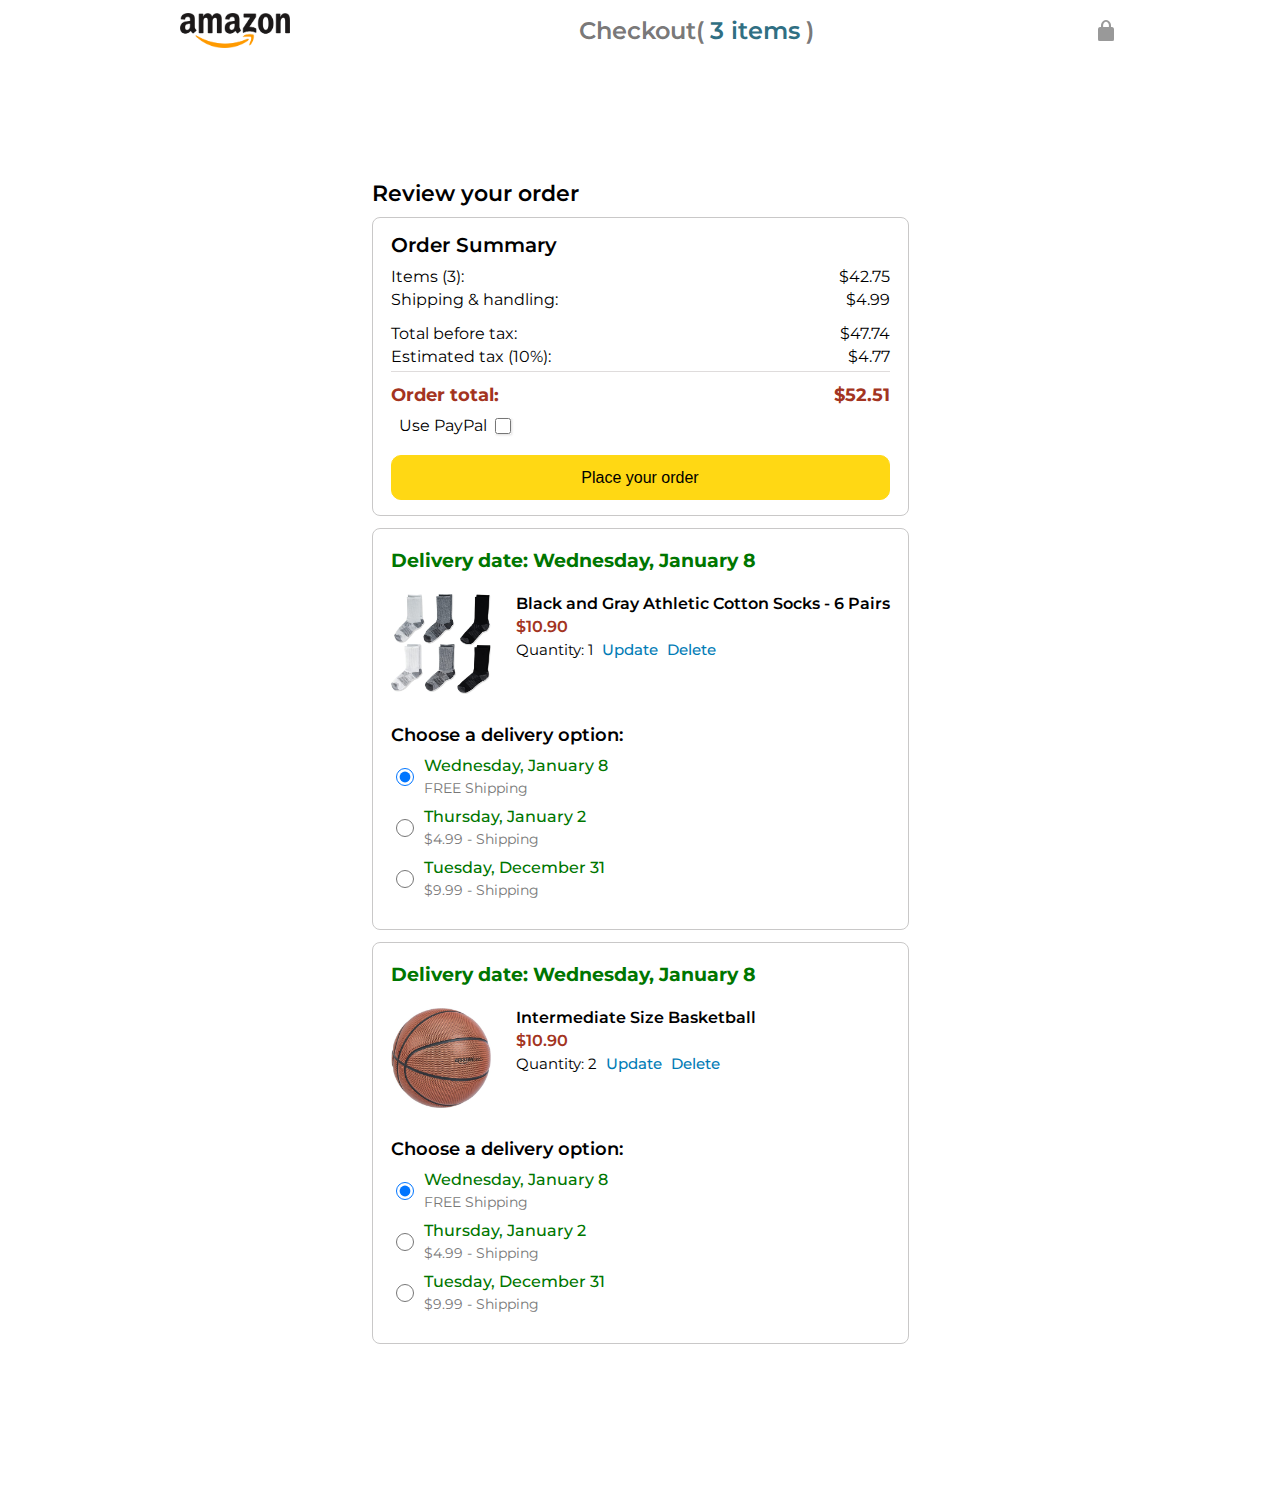
==== commit 92a3c046: "fixed the error" ====
--- a/cart.html
+++ b/cart.html
@@ -27,9 +27,9 @@
       </div>
     </header>
 
-    <main>
+    <main class="main">
+
       <div class="page-title">Review your order</div>
-
       <div class="payment-summary-container">
         <div class="payment-summary">
           <div class="payment-summary-title">Order Summary</div>
@@ -76,6 +76,7 @@
       </div>
 
       <div class="cart-item-container1"></div>
+
     </main>
 
     <script type="module" src="./script/cart/cart.js"></script>
--- a/style/cart/cart-header.css
+++ b/style/cart/cart-header.css
@@ -97,16 +97,22 @@
   width: 100%;
   min-height: calc(100vh - 60px);
   margin-top: 180px;
-  display: grid;
-  justify-content: center;
-  align-items: center;
   font-size: 20px;
   margin-bottom: 150px;
   padding: 0 12px 0 12px;
 }
+.main{
+  display: grid;
+  justify-content: center;
+}
 .payment-summary-container{
   max-width: 550px;
-  min-width: 550px;
+  min-width: 300px;
+  display: block;
+}
+.cart-item-container1{
+  max-width: 550px;
+  min-width: 300px;
 }
 .page-title{
   max-width: 550px;
--- a/style/cart/cart-item-container.css
+++ b/style/cart/cart-item-container.css
@@ -1,4 +1,6 @@
 .cart-items-container{
+  box-sizing: border-box;
+  width: 100%;
   border: 1px solid #c9c8c8;
   padding: 15px 18px;
   border-radius: 8px;
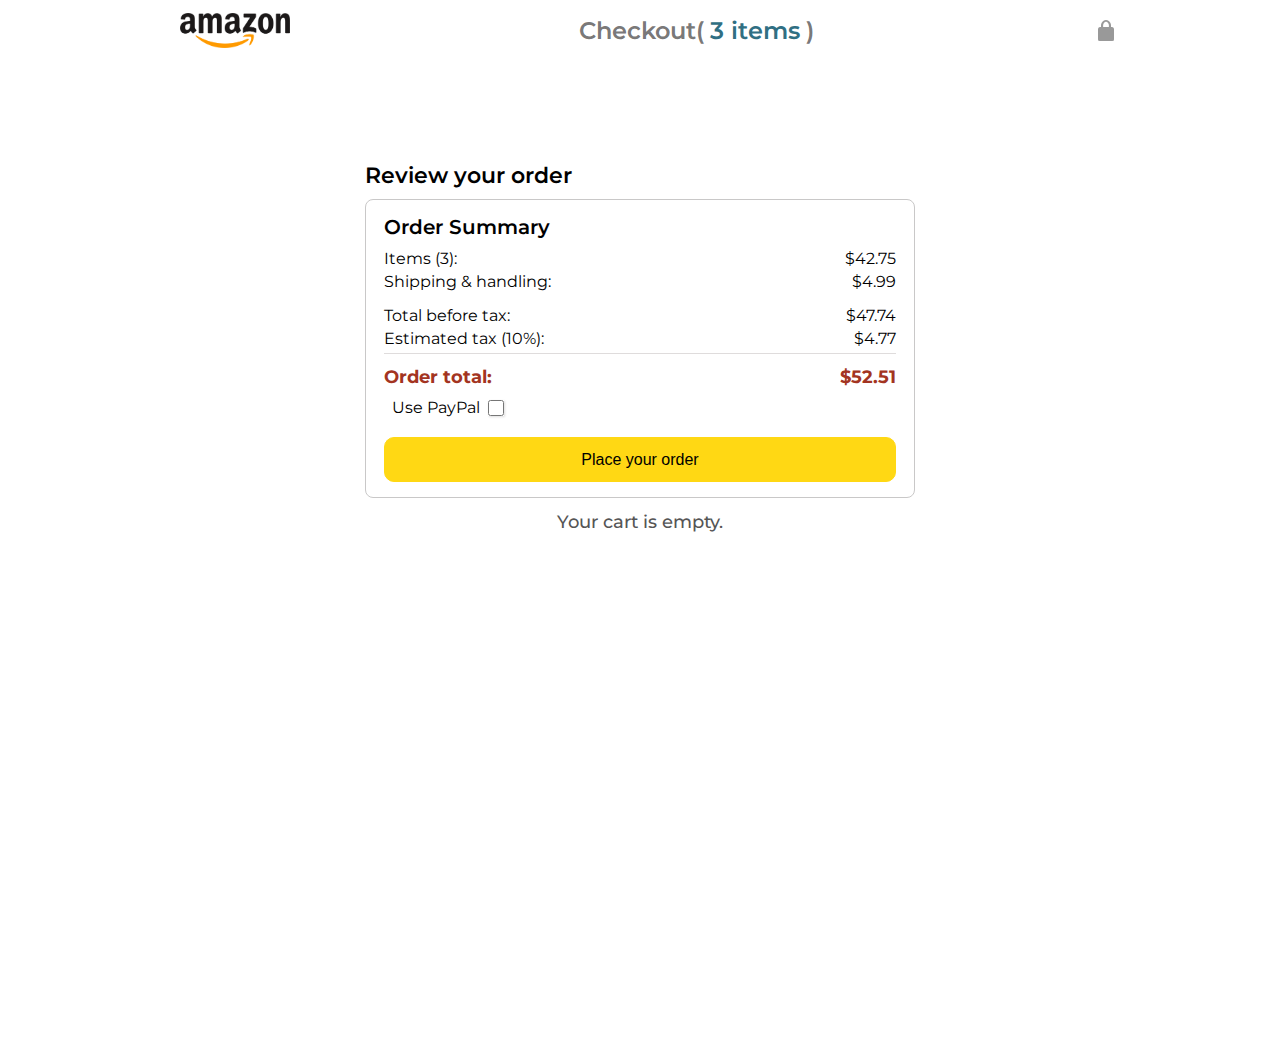
==== commit 09c4a21b: "cart function added" ====
--- a/cart.html
+++ b/cart.html
@@ -79,6 +79,6 @@
 
     </main>
 
-    <script type="module" src="./script/cart/cart.js"></script>
+    <script type="module" src="./script/checkout/cart.js"></script>
   </body>
 </html>
--- a/style/cart/cart-header.css
+++ b/style/cart/cart-header.css
@@ -8,9 +8,7 @@
   width: 100%;
   min-height: 100vh;
   font-family: "Montserrat", serif;
-  font-optical-sizing: auto;
   font-weight: 500;
-  font-style: normal;
 }
 .cart-header {
   height: 60px;
@@ -47,7 +45,6 @@
   width: 110px;
   height: 35px;
 }
-
 .amazon-mobile-logo {
   width: 35px;
   height: 35px;
@@ -76,6 +73,116 @@
   display: flex;
   justify-content: center;
   align-items: center;
+}
+.amazon-header-middle-section,
+.amazon-header-right-section {
+  flex-shrink: 0; 
+}
+.main{
+  width: 100%;
+  min-height: 350px;
+  margin-top: 150px;
+  margin-bottom: 150px;
+  padding: 12px;
+  overflow: scroll;
+  display: grid;
+  grid-template-rows: repeat(auto-fit, minmax(10px, auto));
+  grid-template-columns: minmax(300px, 550px);
+  justify-content: center;
+  align-items: start;
+}
+.main div{
+  max-width: 550px;
+}
+.payment-summary-container{
+  margin-bottom: 13px;
+  display: block;
+}
+.cart-item-container1{
+  display: block;
+}
+
+.cart-item-container1:empty::before {
+
+  content: "Your cart is empty.";
+  display: block;
+  text-align: center;
+  font-size: 18px;
+  color: #555;
+}
+.page-title{
+  font-weight: 600;
+  font-size: 22px;
+  margin-bottom: 10px;
+}
+.payment-summary {
+  width: 100%;
+  min-width: 300px;
+  border: 1px solid #c9c8c8;
+  padding: 15px 18px;
+  border-radius: 8px;
+}
+.payment-summary-title{
+  font-size: 20px;
+  font-weight: 600;
+  margin-bottom: 10px;
+}
+.payment-summary-row{
+  display: flex;
+  justify-content: space-between;
+  margin-bottom: 4px;
+  font-weight: 400;
+  font-size: 16px;
+}
+.margin-bottom{
+  margin-bottom: 15px;
+}
+.summary{
+  margin-bottom: 5px;
+}
+.border-bottom{
+  border-bottom: 1px solid #bfb9b97f;
+  margin-bottom: 12px;
+}
+.total-row{
+  font-weight: 700;
+  font-size: 18px;
+  color: rgb(163, 52, 33);
+  margin-bottom: 10px;
+}
+.paypal-toggle{
+  font-weight: normal;
+  font-size: 16px;
+  display: flex;
+  align-items: center;
+  margin-left: 8px;
+}
+input[type="checkbox"] {
+  width: 16px; 
+  height: 16px; 
+  cursor: pointer;
+  border: none;
+  outline: none;
+  box-shadow: 1px 1px 2px #8d8a8a45;
+}
+.payment-button{
+  width: 100%;
+  height: 45px;
+  display: flex;
+  justify-content: center;
+  align-items: center;
+  margin-top: 20px;
+}
+.place-order-button{
+  background: #ffd814;
+  border: 1px solid #ffd814;
+  padding: 12px 6px;
+  border-radius: 10px;
+  width: 100%;
+  height: 45px;
+  font-size: 16px;
+  font-weight: 400;
+  cursor: pointer;
 }
 @media screen and (max-width: 600px){
   .amazon-mobile-logo{
@@ -92,102 +199,4 @@
     font-size: 20px;
     font-weight: 500;
   }
-}
-main {
-  width: 100%;
-  min-height: calc(100vh - 60px);
-  margin-top: 180px;
-  font-size: 20px;
-  margin-bottom: 150px;
-  padding: 0 12px 0 12px;
-}
-.main{
-  display: grid;
-  justify-content: center;
-}
-.payment-summary-container{
-  max-width: 550px;
-  min-width: 300px;
-  display: block;
-}
-.cart-item-container1{
-  max-width: 550px;
-  min-width: 300px;
-}
-.page-title{
-  max-width: 550px;
-  min-width: 300px;
-  font-weight: 600;
-  font-size: 22px;
-  margin-bottom: 10px;
-}
-.payment-summary {
-  max-width: 550px;
-  min-width: 300px;
-  border: 1px solid #c9c8c8;
-  padding: 15px 18px;
-  border-radius: 8px;
-  margin-bottom: 12px;
-}
-.payment-summary-title{
-  font-size: 20px;
-  font-weight: 600;
-  margin-bottom: 10px;
-}
-.payment-summary-row{
-  display: flex;
-  justify-content: space-between;
-  margin-bottom: 4px;
-  font-weight: 400;
-  font-size: 16px;
-}
-.margin-bottom{
-  margin-bottom: 15px;
-}
-.summary{
-  margin-bottom: 5px;
-}
-.border-bottom{
-  border-bottom: 1px solid #bfb9b97f;
-  margin-bottom: 12px;
-}
-.total-row{
-  font-weight: 700;
-  font-size: 18px;
-  color: rgb(163, 52, 33);
-  margin-bottom: 10px;
-}
-.paypal-toggle{
-  font-weight: normal;
-  font-size: 16px;
-  display: flex;
-  align-items: center;
-  margin-left: 8px;
-}
-input[type="checkbox"] {
-  width: 16px; 
-  height: 16px; 
-  cursor: pointer;
-  border: none;
-  outline: none;
-  box-shadow: 1px 1px 2px #8d8a8a45;
-}
-.payment-button{
-  width: 100%;
-  height: 45px;
-  display: flex;
-  justify-content: center;
-  align-items: center;
-  margin-top: 20px;
-}
-.place-order-button{
-  background: #ffd814;
-  border: 1px solid #ffd814;
-  padding: 12px 6px;
-  border-radius: 10px;
-  width: 100%;
-  height: 45px;
-  font-size: 16px;
-  font-weight: 400;
-  cursor: pointer;
 }